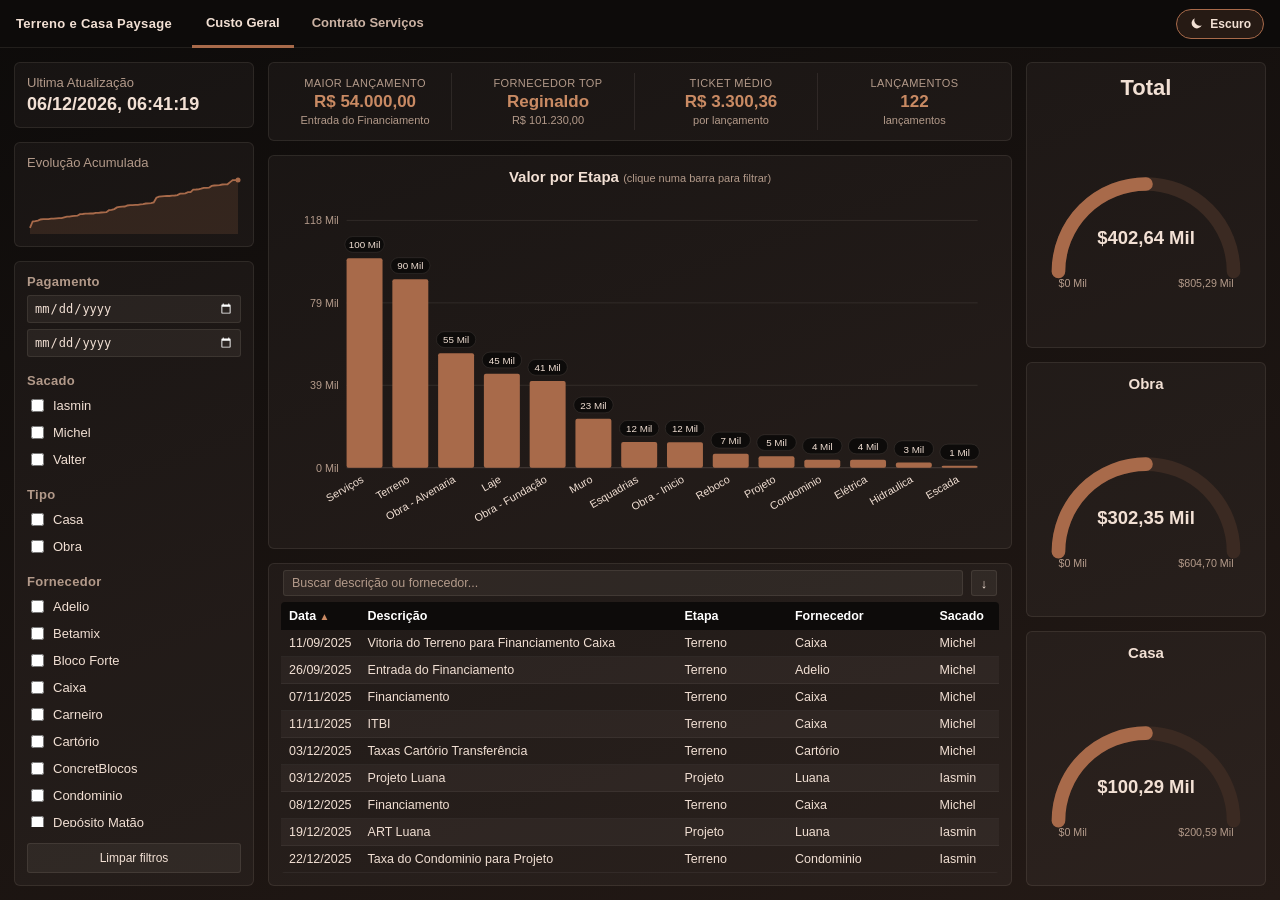
==== index.html @ f7b090cd "Add files via upload" ====
<!DOCTYPE html>
<html lang="pt-BR">
<head>
<meta charset="UTF-8">
<meta name="viewport" content="width=device-width, initial-scale=1.0">
<title>Custos - Terreno e Casa Paysage</title>
<link rel="stylesheet" href="style.css">
</head>
<body>
<nav class="top-nav">
  <div class="top-nav-brand">Terreno e Casa Paysage</div>
  <div class="top-nav-tabs">
    <a href="index.html" class="tab">Custo Geral</a>
    <a href="servicos.html" class="tab">Contrato Serviços</a>
  </div>
  <button id="themeToggle" class="theme-toggle" title="Alternar tema claro/escuro">&#9789;</button>
</nav>
<div class="dashboard">

  <!-- LEFT COLUMN -->
  <aside class="col col-left">
    <div class="panel refresh-panel">
      <div class="label">Ultima Atualização</div>
      <div id="lastUpdate" class="refresh-value"></div>
    </div>

    <div class="panel trend-panel">
      <div class="label">Evolução Acumulada</div>
      <div id="trendChart" class="trend-chart"></div>
    </div>

    <div class="panel filters-panel">
      <div class="filter-group">
        <div class="filter-title">Pagamento</div>
        <div class="date-range">
          <input type="date" id="dateFrom">
          <input type="date" id="dateTo">
        </div>
      </div>

      <div class="filter-group">
        <div class="filter-title">Sacado</div>
        <div id="filterSacado" class="checkbox-list"></div>
      </div>

      <div class="filter-group">
        <div class="filter-title">Tipo</div>
        <div id="filterTipo" class="checkbox-list"></div>
      </div>

      <div class="filter-group filter-group-grow">
        <div class="filter-title">Fornecedor</div>
        <div id="filterFornecedor" class="checkbox-list checkbox-list-scroll"></div>
      </div>

      <button id="clearFilters" class="clear-btn">Limpar filtros</button>
    </div>
  </aside>

  <!-- CENTER COLUMN -->
  <main class="col col-center">
    <div class="panel kpi-panel">
      <div class="kpi-card">
        <div class="kpi-label">Maior Lançamento</div>
        <div id="kpiMaior" class="kpi-value">-</div>
        <div id="kpiMaiorSub" class="kpi-sub"></div>
      </div>
      <div class="kpi-card">
        <div class="kpi-label">Fornecedor Top</div>
        <div id="kpiFornecedor" class="kpi-value">-</div>
        <div id="kpiFornecedorSub" class="kpi-sub"></div>
      </div>
      <div class="kpi-card">
        <div class="kpi-label">Ticket Médio</div>
        <div id="kpiTicket" class="kpi-value">-</div>
        <div id="kpiTicketSub" class="kpi-sub"></div>
      </div>
      <div class="kpi-card">
        <div class="kpi-label">Lançamentos</div>
        <div id="kpiCount" class="kpi-value">-</div>
        <div id="kpiCountSub" class="kpi-sub"></div>
      </div>
    </div>

    <div class="panel chart-panel">
      <div class="panel-title">Valor por Etapa <span class="hint">(clique numa barra para filtrar)</span></div>
      <div id="chartArea" class="chart-area"></div>
    </div>

    <div class="panel table-panel">
      <div class="table-toolbar">
        <input type="text" id="searchBox" class="search-box" placeholder="Buscar descrição ou fornecedor...">
        <button id="exportCsv" class="icon-btn" title="Exportar CSV">&#8595;</button>
      </div>
      <div class="table-scroll">
        <table id="dataTable">
          <thead>
            <tr>
              <th data-key="data">Data <span class="sort-arrow"></span></th>
              <th data-key="descricao">Descrição <span class="sort-arrow"></span></th>
              <th data-key="etapa">Etapa <span class="sort-arrow"></span></th>
              <th data-key="fornecedor">Fornecedor <span class="sort-arrow"></span></th>
              <th data-key="sacado">Sacado <span class="sort-arrow"></span></th>
              <th data-key="valor" class="col-valor">Valor <span class="sort-arrow"></span></th>
            </tr>
          </thead>
          <tbody id="tableBody"></tbody>
        </table>
      </div>
    </div>
  </main>

  <!-- RIGHT COLUMN -->
  <aside class="col col-right gauges-row">
    <div class="panel gauge-panel gauge-total">
      <div class="panel-title big-title">Total</div>
      <div id="gaugeTotal" class="gauge"></div>
    </div>
    <div class="panel gauge-panel">
      <div class="panel-title">Obra</div>
      <div id="gaugeObra" class="gauge"></div>
    </div>
    <div class="panel gauge-panel">
      <div class="panel-title">Casa</div>
      <div id="gaugeCasa" class="gauge"></div>
    </div>
  </aside>

</div>
<script src="common.js"></script>
<script src="data.js"></script>
<script src="app.js"></script>
</body>
</html>
---- style.css ----
:root {
  --bg-top: #0d0b0a;
  --bg-bottom: #241a16;
  --panel-bg: rgba(242,224,212,0.04);
  --panel-border: rgba(242,224,212,0.09);
  --text-main: #f2e0d4;
  --text-dim: #b39a8a;
  --accent: #a86a4a;
  --accent-light: #c98a63;
  --track: #3b2a22;
  --row-alt: rgba(242,224,212,0.04);
  --row-hover: rgba(168,106,74,0.18);
  --input-bg: rgba(242,224,212,0.06);
  --thead-bg: #0d0b0a;
  --grid-line: rgba(242,224,212,0.09);
  --gauge-value-text: #f2e0d4;
}

html[data-theme="light"] {
  --bg-top: #f2e0d4;
  --bg-bottom: #e3c7b3;
  --panel-bg: rgba(255,255,255,0.5);
  --panel-border: rgba(59,42,34,0.16);
  --text-main: #241a16;
  --text-dim: #6b5347;
  --accent: #a86a4a;
  --accent-light: #7a4a34;
  --track: #d8c0ae;
  --row-alt: rgba(59,42,34,0.05);
  --row-hover: rgba(168,106,74,0.16);
  --input-bg: rgba(59,42,34,0.07);
  --thead-bg: #241a16;
  --grid-line: rgba(59,42,34,0.13);
  --gauge-value-text: #241a16;
}

* { box-sizing: border-box; }

html, body {
  margin: 0;
  padding: 0;
  height: 100%;
  font-family: "Segoe UI", Arial, Helvetica, sans-serif;
  background: linear-gradient(160deg, var(--bg-top), var(--bg-bottom));
  color: var(--text-main);
}

body {
  display: flex;
  flex-direction: column;
}

/* TOP NAVIGATION */
.top-nav {
  flex: 0 0 auto;
  display: flex;
  align-items: center;
  gap: 20px;
  padding: 0 16px;
  height: 48px;
  background: var(--thead-bg);
  border-bottom: 1px solid var(--panel-border);
}
.top-nav-brand {
  font-size: 13px;
  font-weight: 600;
  color: #f2e0d4;
  letter-spacing: 0.3px;
  white-space: nowrap;
}
.top-nav-tabs {
  display: flex;
  gap: 4px;
  flex: 1 1 auto;
  min-width: 0;
  overflow-x: auto;
}
.top-nav .tab {
  display: inline-flex;
  align-items: center;
  padding: 0 14px;
  height: 48px;
  color: #cbb2a3;
  text-decoration: none;
  font-size: 13px;
  font-weight: 600;
  border-bottom: 3px solid transparent;
  white-space: nowrap;
  transition: color 0.15s, border-color 0.15s;
}
.top-nav .tab:hover { color: #f2e0d4; }
.top-nav .tab.active {
  color: #f2e0d4;
  border-bottom-color: var(--accent);
}
.dashboard {
  display: grid;
  grid-template-columns: 240px 1fr 240px;
  gap: 14px;
  flex: 1 1 auto;
  min-height: 0;
  padding: 14px;
}

.col {
  display: flex;
  flex-direction: column;
  gap: 14px;
  min-height: 0;
}

.panel {
  background: var(--panel-bg);
  border: 1px solid var(--panel-border);
  border-radius: 6px;
  padding: 12px;
}

/* LEFT COLUMN */
.refresh-panel {
  flex: 0 0 auto;
  position: relative;
}
.theme-toggle {
  display: flex;
  align-items: center;
  justify-content: center;
  gap: 6px;
  background: rgba(168,106,74,0.16);
  border: 1px solid var(--accent);
  color: #f2e0d4;
  border-radius: 16px;
  height: 30px;
  padding: 0 12px;
  cursor: pointer;
  flex-shrink: 0;
  font-size: 12px;
  font-weight: 600;
}
.theme-toggle svg { flex-shrink: 0; }
.theme-toggle:hover { background: rgba(168,106,74,0.32); }
.label {
  font-size: 13px;
  color: var(--text-dim);
  margin-bottom: 4px;
}
.refresh-value {
  font-size: 18px;
  font-weight: 600;
}

.trend-panel {
  flex: 0 0 auto;
}
.trend-chart {
  height: 60px;
  margin-top: 4px;
}
.trend-chart svg { width: 100%; height: 100%; display: block; }

.filters-panel {
  flex: 1 1 auto;
  display: flex;
  flex-direction: column;
  gap: 16px;
  min-height: 0;
  overflow: hidden;
}

.filter-group {
  flex: 0 0 auto;
}
.filter-group-grow {
  flex: 1 1 auto;
  display: flex;
  flex-direction: column;
  min-height: 60px;
}

.filter-title {
  font-size: 13px;
  font-weight: 600;
  color: var(--text-dim);
  margin-bottom: 6px;
  letter-spacing: 0.3px;
}

.date-range {
  display: flex;
  flex-direction: column;
  gap: 6px;
}
.date-range input[type="date"] {
  width: 100%;
  background: var(--input-bg);
  border: 1px solid var(--panel-border);
  color: var(--text-main);
  border-radius: 3px;
  padding: 5px 6px;
  font-size: 12px;
}
html:not([data-theme="light"]) .date-range input[type="date"] { color-scheme: dark; }

.checkbox-list {
  display: flex;
  flex-direction: column;
  gap: 4px;
}
.checkbox-list-scroll {
  overflow-y: auto;
  flex: 1 1 auto;
  padding-right: 4px;
}
.checkbox-list label {
  display: flex;
  align-items: center;
  gap: 6px;
  font-size: 13px;
  cursor: pointer;
  padding: 2px 0;
  user-select: none;
}
.checkbox-list input[type="checkbox"] {
  accent-color: var(--accent);
  width: 13px;
  height: 13px;
  cursor: pointer;
}

.clear-btn {
  flex: 0 0 auto;
  background: var(--input-bg);
  border: 1px solid var(--panel-border);
  color: var(--text-main);
  border-radius: 3px;
  padding: 7px;
  font-size: 12px;
  cursor: pointer;
}
.clear-btn:hover {
  background: rgba(168,106,74,0.2);
}

.bar-etapa { cursor: pointer; transition: opacity 0.15s; }
.bar-etapa:hover { opacity: 0.85; }
.bar-etapa.dimmed { opacity: 0.35; }

/* CENTER COLUMN */
.col-center {
  min-width: 0;
}

.kpi-panel {
  flex: 0 0 auto;
  display: grid;
  grid-template-columns: repeat(4, minmax(0, 1fr));
  gap: 10px;
  padding: 10px;
}
.kpi-card {
  min-width: 0;
  text-align: center;
  padding: 4px 6px;
  border-right: 1px solid var(--panel-border);
}
.kpi-card:last-child { border-right: none; }
.kpi-label {
  font-size: 11px;
  color: var(--text-dim);
  text-transform: uppercase;
  letter-spacing: 0.4px;
  margin-bottom: 3px;
}
.kpi-value {
  font-size: 17px;
  font-weight: 700;
  color: var(--accent-light);
  white-space: nowrap;
  overflow: hidden;
  text-overflow: ellipsis;
}
.kpi-sub {
  font-size: 11px;
  color: var(--text-dim);
  margin-top: 2px;
}

.chart-panel {
  flex: 1 1 55%;
  display: flex;
  flex-direction: column;
  min-height: 0;
}
.panel-title {
  text-align: center;
  font-size: 15px;
  font-weight: 600;
  margin-bottom: 6px;
}
.panel-title .hint {
  font-size: 11px;
  font-weight: 400;
  color: var(--text-dim);
}
.chart-area {
  flex: 1 1 auto;
  min-height: 0;
  overflow-x: auto;
  overflow-y: hidden;
}
.chart-area svg {
  height: 100%;
  display: block;
}

.table-panel {
  flex: 1 1 45%;
  display: flex;
  flex-direction: column;
  min-height: 0;
  padding-top: 6px;
}
.table-toolbar {
  display: flex;
  justify-content: space-between;
  align-items: center;
  gap: 8px;
  padding: 0 2px 6px;
}
.search-box {
  flex: 1 1 auto;
  background: var(--input-bg);
  border: 1px solid var(--panel-border);
  color: var(--text-main);
  border-radius: 3px;
  padding: 5px 8px;
  font-size: 12.5px;
}
.search-box::placeholder { color: var(--text-dim); }
.icon-btn {
  flex: 0 0 auto;
  background: var(--input-bg);
  border: 1px solid var(--panel-border);
  color: var(--text-main);
  border-radius: 3px;
  width: 26px;
  height: 26px;
  cursor: pointer;
  font-size: 13px;
}
.icon-btn:hover {
  background: rgba(168,106,74,0.25);
}

.table-scroll {
  flex: 1 1 auto;
  overflow: auto;
  min-height: 0;
  border-radius: 4px;
}

table {
  width: 100%;
  border-collapse: collapse;
  font-size: 12.5px;
}
thead th {
  position: sticky;
  top: 0;
  background: var(--thead-bg);
  color: #fff;
  text-align: left;
  padding: 7px 8px;
  font-weight: 600;
  cursor: pointer;
  white-space: nowrap;
  z-index: 1;
}
.sort-arrow { font-size: 10px; color: var(--accent-light); }
tbody td {
  padding: 6px 8px;
  border-bottom: 1px solid rgba(255,255,255,0.05);
  white-space: nowrap;
}
tbody tr:nth-child(even) { background: var(--row-alt); }
tbody tr:hover { background: var(--row-hover); }
.col-valor { text-align: right; }
td.col-valor { text-align: right; font-variant-numeric: tabular-nums; }

/* RIGHT COLUMN */
.gauge-panel {
  flex: 1 1 auto;
  display: flex;
  flex-direction: column;
  align-items: center;
  justify-content: center;
  min-height: 0;
}
.gauge-total {
  flex: 1.4 1 auto;
}
.big-title {
  font-size: 22px;
}
.gauge {
  width: 100%;
  flex: 1 1 auto;
  display: flex;
  align-items: center;
  justify-content: center;
  min-height: 0;
}
.gauge svg {
  width: 100%;
  height: 100%;
  max-height: 100%;
}

/* PROGRESS RING (count-based, e.g. Etapas Entregues) */
.progress-ring-panel {
  flex: 0 0 auto;
  display: flex;
  align-items: center;
  gap: 12px;
}
.progress-ring { flex: 0 0 auto; width: 64px; height: 64px; }
.progress-ring svg { width: 100%; height: 100%; display: block; }
.progress-ring-text {
  flex: 1 1 auto;
}
.progress-ring-value { font-size: 20px; font-weight: 700; color: var(--accent-light); }
.progress-ring-label { font-size: 12px; color: var(--text-dim); margin-top: 2px; }

/* TOGGLE BUTTON GROUP (filters) */
.toggle-group {
  display: flex;
  border: 1px solid var(--panel-border);
  border-radius: 4px;
  overflow: hidden;
}
.toggle-btn {
  flex: 1 1 auto;
  background: var(--input-bg);
  border: none;
  border-right: 1px solid var(--panel-border);
  color: var(--text-dim);
  padding: 6px 4px;
  font-size: 11.5px;
  cursor: pointer;
}
.toggle-btn:last-child { border-right: none; }
.toggle-btn.active {
  background: var(--accent);
  color: #fff;
  font-weight: 600;
}
.toggle-btn:hover:not(.active) { background: rgba(168,106,74,0.15); }

/* ROADMAP (contract stages timeline) */
.roadmap-panel {
  flex: 1 1 55%;
  display: flex;
  flex-direction: column;
  min-height: 0;
}
.roadmap-scroll {
  flex: 1 1 auto;
  overflow-y: auto;
  padding-right: 4px;
}
.roadmap-item {
  display: flex;
  gap: 10px;
  position: relative;
  padding-bottom: 14px;
}
.roadmap-item:last-child { padding-bottom: 0; }
.roadmap-line {
  position: relative;
  width: 14px;
  flex: 0 0 auto;
  display: flex;
  justify-content: center;
}
.roadmap-line::before {
  content: '';
  position: absolute;
  top: 16px;
  bottom: -14px;
  width: 2px;
  background: var(--panel-border);
}
.roadmap-item:last-child .roadmap-line::before { display: none; }
.roadmap-dot {
  width: 14px;
  height: 14px;
  border-radius: 50%;
  border: 2px solid var(--text-dim);
  background: var(--bg-top);
  z-index: 1;
  flex: 0 0 auto;
  margin-top: 2px;
}
.roadmap-item.done .roadmap-dot {
  border-color: var(--accent);
  background: var(--accent);
  box-shadow: 0 0 0 3px rgba(168,106,74,0.2);
}
.roadmap-body {
  flex: 1 1 auto;
  display: flex;
  justify-content: space-between;
  align-items: flex-start;
  gap: 10px;
  min-width: 0;
}
.roadmap-etapa {
  font-size: 13.5px;
  font-weight: 600;
  color: var(--text-main);
}
.roadmap-item.done .roadmap-etapa { color: var(--accent-light); }
.roadmap-desc {
  font-size: 11.5px;
  color: var(--text-dim);
  margin-top: 2px;
}
.roadmap-right {
  flex: 0 0 auto;
  text-align: right;
}
.roadmap-valor {
  font-size: 13px;
  font-weight: 600;
  font-variant-numeric: tabular-nums;
  white-space: nowrap;
}
.roadmap-status {
  display: inline-block;
  margin-top: 3px;
  font-size: 10px;
  font-weight: 700;
  letter-spacing: 0.3px;
  text-transform: uppercase;
  padding: 1px 7px;
  border-radius: 8px;
}
.roadmap-status.done { background: rgba(168,106,74,0.22); color: var(--accent-light); }
.roadmap-status.pending { background: var(--input-bg); color: var(--text-dim); }

/* STAT ROWS (Entregue vs Pendente breakdown) */
.stat-rows { display: flex; flex-direction: column; gap: 12px; width: 100%; }
.stat-row-label {
  display: flex;
  justify-content: space-between;
  font-size: 12px;
  color: var(--text-dim);
  margin-bottom: 4px;
}
.stat-row-label b { color: var(--text-main); font-weight: 600; }
.stat-row-bar {
  height: 8px;
  border-radius: 4px;
  background: var(--track);
  overflow: hidden;
}
.stat-row-bar-fill { height: 100%; background: var(--accent); border-radius: 4px; }
.stat-row-bar-fill.muted { background: var(--text-dim); opacity: 0.5; }

/* INFO CARD (contractor summary) */
.info-card {
  display: flex;
  flex-direction: column;
  gap: 8px;
  width: 100%;
}
.info-card-name {
  font-size: 17px;
  font-weight: 700;
  color: var(--accent-light);
}
.info-card-role {
  font-size: 11.5px;
  color: var(--text-dim);
  text-transform: uppercase;
  letter-spacing: 0.4px;
}
.info-card-row {
  display: flex;
  flex-wrap: wrap;
  justify-content: space-between;
  gap: 2px 8px;
  font-size: 12.5px;
  padding-top: 8px;
  border-top: 1px solid var(--panel-border);
}
.info-card-row span:first-child { color: var(--text-dim); }
.info-card-row span:last-child { font-weight: 600; }

/* scrollbars */
::-webkit-scrollbar { width: 8px; height: 8px; }
::-webkit-scrollbar-track { background: transparent; }
::-webkit-scrollbar-thumb { background: rgba(168,106,74,0.35); border-radius: 4px; }
::-webkit-scrollbar-thumb:hover { background: rgba(168,106,74,0.55); }

/* Below 1000px the layout stacks into a single column and the 3-column
   100vh height context that lets panels "flex-grow to fill" disappears —
   every previously flex-grown scroll area needs an explicit height here,
   otherwise it collapses to 0 (chart/table/filters vanish). */
@media (max-width: 1000px) {
  .dashboard {
    grid-template-columns: 1fr;
    grid-template-rows: auto;
    /* Without this, "auto" rows stretch to fill the flex-grown height equally
       (e.g. 3 rows of viewport-height/3 each) and any panel taller than its
       share overflows on top of the next row instead of pushing it down. */
    align-content: start;
    flex: none;
    height: auto;
    min-height: 0;
    padding: 10px;
    gap: 10px;
  }
  .col { gap: 10px; }

  .filters-panel { flex: none; overflow: visible; gap: 12px; }
  .filter-group-grow { flex: none; min-height: 0; }
  .checkbox-list-scroll { max-height: 180px; overflow-y: auto; }

  .kpi-panel { grid-template-columns: repeat(2, minmax(0, 1fr)); }
  .kpi-card:nth-child(2n) { border-right: none; }
  .kpi-card:nth-child(n+3) { border-top: 1px solid var(--panel-border); padding-top: 10px; }

  .chart-panel { flex: none; }
  .chart-area { height: 280px; }

  .roadmap-panel { flex: none; }
  .roadmap-scroll { max-height: 420px; overflow-y: auto; }

  .table-panel { flex: none; }
  .table-scroll { height: 360px; }

  .col-right { flex-direction: row; flex-wrap: wrap; }
  .gauge-panel { flex: none; min-width: 220px; }
  .gauge { height: 170px; }
  .progress-ring-panel { flex: 1 1 100%; }

  /* Index page: 3 same-sized gauges (Total/Obra/Casa) sit side by side
     instead of wrapping 2+1. The heterogeneous servicos.html right column
     (gauge + stat rows + info card) keeps the stacked/wrap behavior above,
     since squeezing that text into a third of the width breaks it. */
  .gauges-row {
    display: grid;
    grid-template-columns: repeat(3, minmax(0, 1fr));
    gap: 8px;
  }
  .gauges-row .gauge-panel {
    min-width: 0;
    padding: 8px 6px;
  }
  .gauges-row .panel-title { font-size: 12px; }
  .gauges-row .big-title { font-size: 13px; }
  .gauges-row .gauge { height: 120px; }

  /* servicos.html: the other two cards (status bars, contractor info) aren't
     gauges but share .gauge-panel, so they need their own text to shrink
     and wrap instead of overflowing a third-width column. */
  .gauges-row .stat-rows { gap: 10px; }
  .gauges-row .stat-row-label { flex-wrap: wrap; font-size: 10.5px; gap: 2px 4px; }
  .gauges-row .info-card { gap: 6px; }
  .gauges-row .info-card-name { font-size: 13px; }
  .gauges-row .info-card-role { font-size: 9px; }
  .gauges-row .info-card-row {
    flex-direction: column;
    gap: 1px;
    font-size: 10.5px;
    padding-top: 6px;
  }

  .top-nav-brand { display: none; }
}

@media (max-width: 480px) {
  .kpi-panel { grid-template-columns: minmax(0, 1fr); }
  .kpi-card:nth-child(2n) { border-right: none; }
  .kpi-card { border-right: none; border-top: 1px solid var(--panel-border); padding-top: 10px; }
  .kpi-card:first-child { border-top: none; padding-top: 4px; }
  .gauge-panel { min-width: 100%; }
  .gauges-row .gauge-panel { min-width: 0; padding: 6px 4px; }
  .gauges-row .gauge { height: 100px; }
  .gauges-row .panel-title { font-size: 10.5px; }
  .gauges-row .stat-row-label { font-size: 9.5px; }
  .gauges-row .info-card-name { font-size: 12px; }
  .gauges-row .info-card-role { font-size: 8px; }
  .gauges-row .info-card-row { font-size: 9.5px; }
  .top-nav { gap: 8px; padding: 0 10px; }
  .top-nav .tab { padding: 0 10px; font-size: 12px; }
}
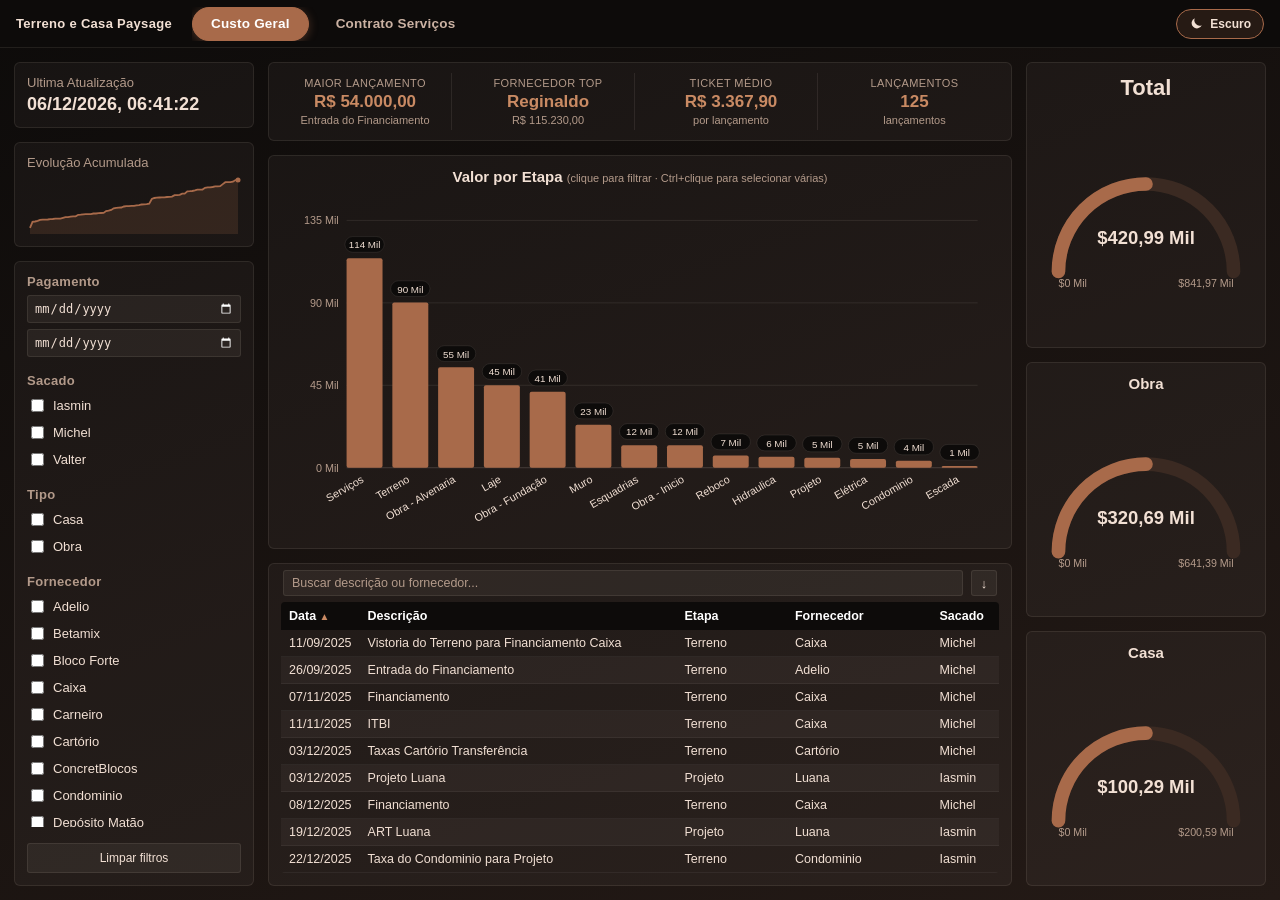
==== commit 8fcdd7a2: "Atualiza site" ====
--- a/index.html
+++ b/index.html
@@ -83,7 +83,7 @@
     </div>
 
     <div class="panel chart-panel">
-      <div class="panel-title">Valor por Etapa <span class="hint">(clique numa barra para filtrar)</span></div>
+      <div class="panel-title">Valor por Etapa <span class="hint">(clique para filtrar · Ctrl+clique para selecionar várias)</span></div>
       <div id="chartArea" class="chart-area"></div>
     </div>
 
--- a/style.css
+++ b/style.css
@@ -70,7 +70,8 @@
 }
 .top-nav-tabs {
   display: flex;
-  gap: 4px;
+  align-items: center;
+  gap: 8px;
   flex: 1 1 auto;
   min-width: 0;
   overflow-x: auto;
@@ -78,21 +79,29 @@
 .top-nav .tab {
   display: inline-flex;
   align-items: center;
-  padding: 0 14px;
-  height: 48px;
+  padding: 0 18px;
+  height: 34px;
+  border-radius: 17px;
+  border: 1px solid transparent;
   color: #cbb2a3;
   text-decoration: none;
-  font-size: 13px;
-  font-weight: 600;
-  border-bottom: 3px solid transparent;
+  font-size: 13.5px;
+  font-weight: 700;
+  letter-spacing: 0.2px;
   white-space: nowrap;
-  transition: color 0.15s, border-color 0.15s;
-}
-.top-nav .tab:hover { color: #f2e0d4; }
+  transition: color 0.15s, background-color 0.15s, border-color 0.15s;
+}
+.top-nav .tab:hover {
+  color: #f2e0d4;
+  background: rgba(242,224,212,0.1);
+}
 .top-nav .tab.active {
-  color: #f2e0d4;
-  border-bottom-color: var(--accent);
-}
+  color: #fff;
+  background: var(--accent);
+  border-color: var(--accent);
+  box-shadow: 0 2px 10px rgba(168,106,74,0.4);
+}
+.top-nav .tab.active:hover { background: var(--accent); }
 .dashboard {
   display: grid;
   grid-template-columns: 240px 1fr 240px;
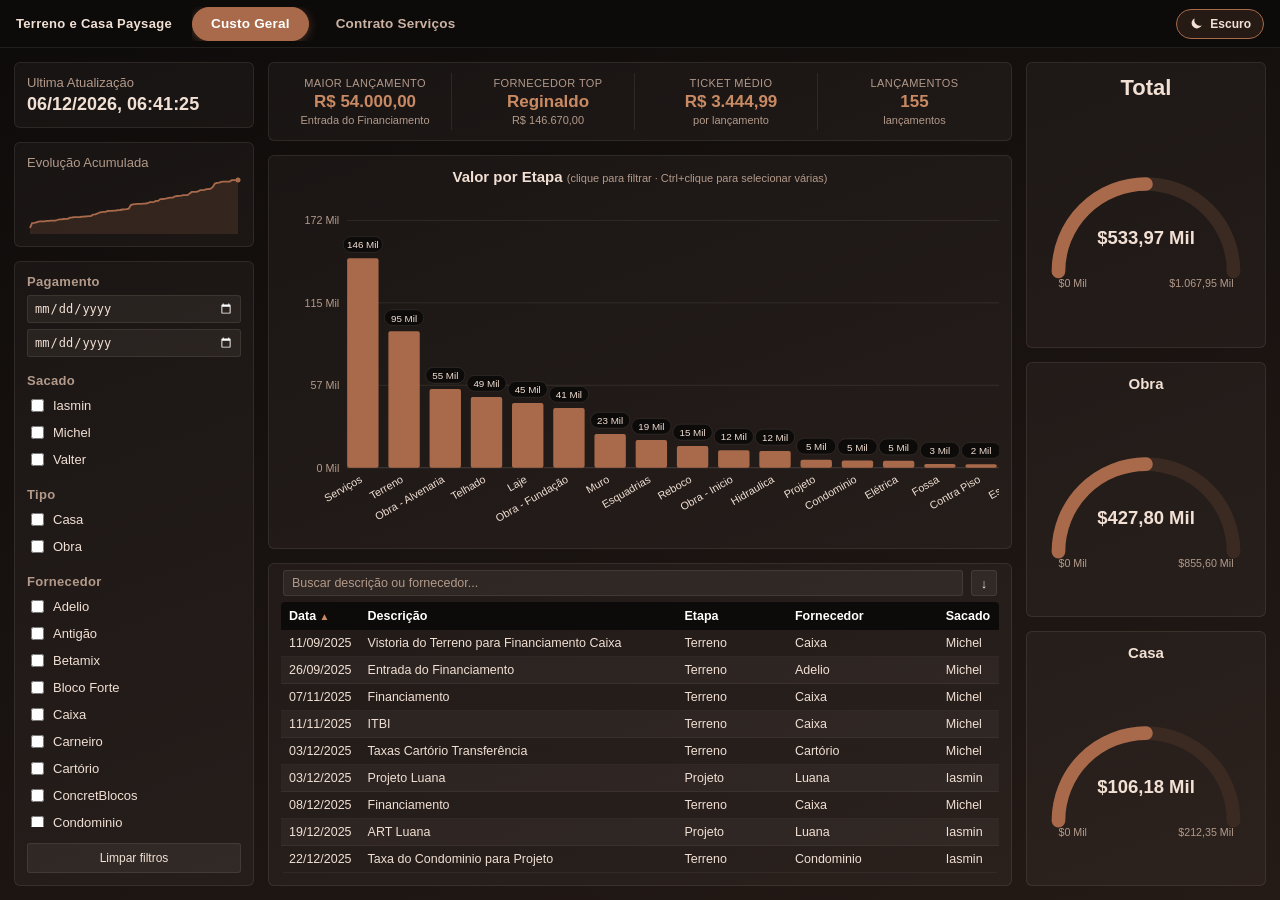
==== commit 4c370a0a: "Atualiza site" ====
--- a/index.html
+++ b/index.html
@@ -7,6 +7,7 @@
 <link rel="stylesheet" href="style.css">
 </head>
 <body>
+<div id="stage">
 <nav class="top-nav">
   <div class="top-nav-brand">Terreno e Casa Paysage</div>
   <div class="top-nav-tabs">
@@ -127,6 +128,7 @@
   </aside>
 
 </div>
+</div><!-- /stage -->
 <script src="common.js"></script>
 <script src="data.js"></script>
 <script src="app.js"></script>
--- a/style.css
+++ b/style.css
@@ -50,6 +50,21 @@
   flex-direction: column;
 }
 
+/* FIT-TO-WINDOW STAGE (desktop): common.js lays the page out at a fixed design
+   height and scales it with transform to fit the window, so short screens get a
+   proportionally smaller (but identical) layout instead of squeezed panels.
+   Below 1000px it is transparent and the stacked mobile layout takes over. */
+#stage { display: contents; }
+html.scaled, html.scaled body { overflow: hidden; }
+html.scaled #stage {
+  display: flex;
+  flex-direction: column;
+  position: absolute;
+  top: 0;
+  left: 0;
+  transform-origin: 0 0;
+}
+
 /* TOP NAVIGATION */
 .top-nav {
   flex: 0 0 auto;
@@ -425,7 +440,7 @@
   max-height: 100%;
 }
 
-/* PROGRESS RING (count-based, e.g. Etapas Entregues) */
+/* PROGRESS RING (% concluído, ponderado pelo valor de cada etapa) */
 .progress-ring-panel {
   flex: 0 0 auto;
   display: flex;
@@ -439,6 +454,7 @@
 }
 .progress-ring-value { font-size: 20px; font-weight: 700; color: var(--accent-light); }
 .progress-ring-label { font-size: 12px; color: var(--text-dim); margin-top: 2px; }
+.progress-ring-sub { font-size: 10.5px; color: var(--text-dim); opacity: 0.8; margin-top: 3px; }
 
 /* TOGGLE BUTTON GROUP (filters) */
 .toggle-group {
@@ -464,6 +480,21 @@
   font-weight: 600;
 }
 .toggle-btn:hover:not(.active) { background: rgba(168,106,74,0.15); }
+
+/* ENTREGUE VS PAGO (mini bar chart) */
+.entregue-pago-panel {
+  flex: 0 0 220px;
+  display: flex;
+  flex-direction: column;
+  min-height: 0;
+}
+.entregue-pago-panel .chart-area { flex: 1 1 auto; }
+.entregue-pago-delta {
+  text-align: center;
+  font-size: 12px;
+  color: var(--text-dim);
+  padding-top: 4px;
+}
 
 /* ROADMAP (contract stages timeline) */
 .roadmap-panel {
@@ -515,14 +546,25 @@
   background: var(--accent);
   box-shadow: 0 0 0 3px rgba(168,106,74,0.2);
 }
+.roadmap-item.in-progress .roadmap-dot {
+  border-color: var(--accent);
+  background: var(--bg-top);
+}
+.roadmap-body-wrap {
+  flex: 1 1 auto;
+  display: flex;
+  flex-direction: column;
+  gap: 6px;
+  min-width: 0;
+}
 .roadmap-body {
-  flex: 1 1 auto;
   display: flex;
   justify-content: space-between;
   align-items: flex-start;
   gap: 10px;
   min-width: 0;
 }
+.roadmap-progress-bar { height: 5px; }
 .roadmap-etapa {
   font-size: 13.5px;
   font-weight: 600;
@@ -555,9 +597,10 @@
   border-radius: 8px;
 }
 .roadmap-status.done { background: rgba(168,106,74,0.22); color: var(--accent-light); }
-.roadmap-status.pending { background: var(--input-bg); color: var(--text-dim); }
-
-/* STAT ROWS (Entregue vs Pendente breakdown) */
+.roadmap-status.in-progress { background: rgba(168,106,74,0.12); color: var(--accent); }
+.roadmap-status.not-started { background: var(--input-bg); color: var(--text-dim); }
+
+/* STAT ROWS (Executado vs Pendente breakdown) */
 .stat-rows { display: flex; flex-direction: column; gap: 12px; width: 100%; }
 .stat-row-label {
   display: flex;
@@ -643,6 +686,9 @@
   .chart-panel { flex: none; }
   .chart-area { height: 280px; }
 
+  .entregue-pago-panel { flex: none; }
+  .entregue-pago-panel .chart-area { height: 200px; }
+
   .roadmap-panel { flex: none; }
   .roadmap-scroll { max-height: 420px; overflow-y: auto; }
 
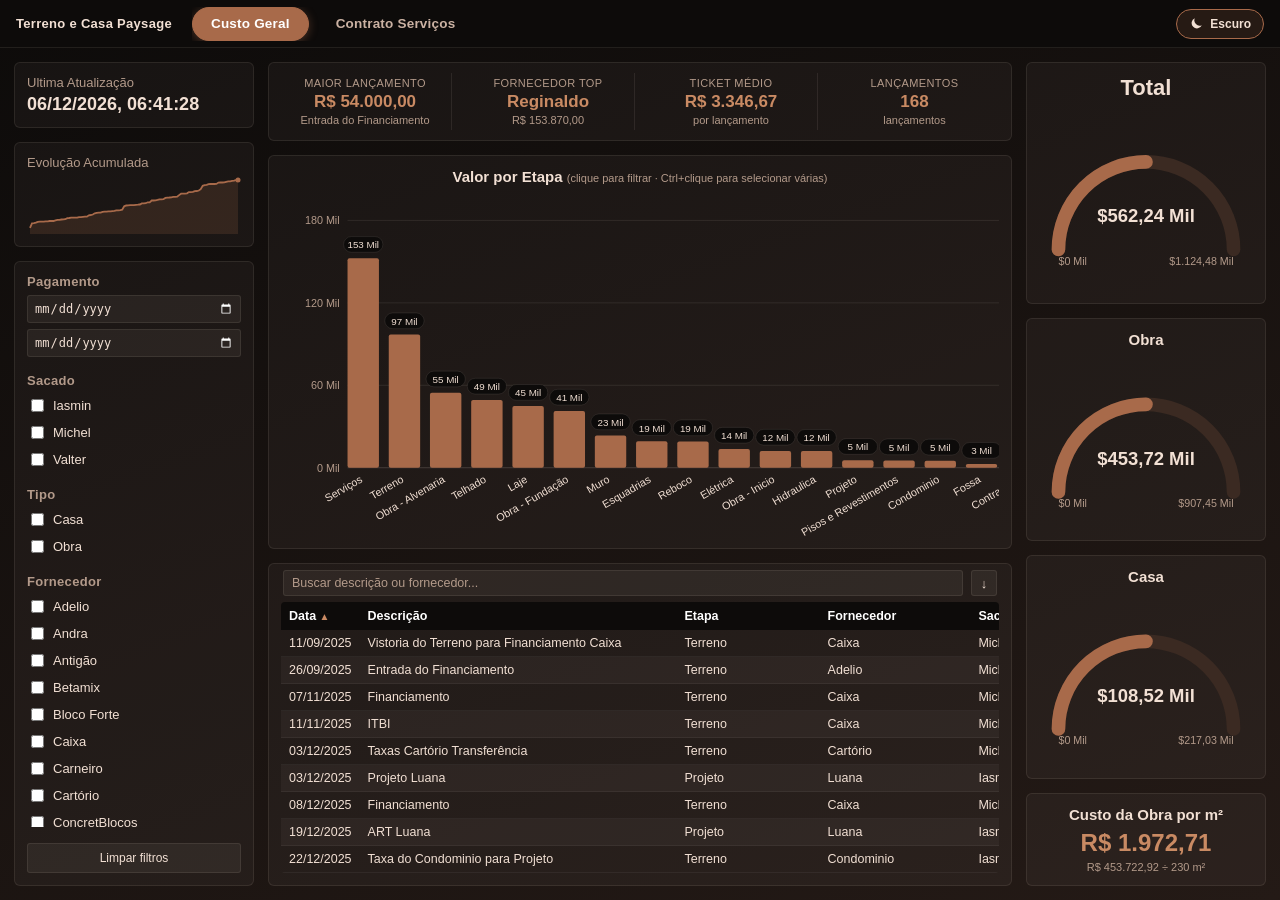
==== commit 8923241f: "Atualiza site" ====
--- a/index.html
+++ b/index.html
@@ -125,6 +125,11 @@
       <div class="panel-title">Casa</div>
       <div id="gaugeCasa" class="gauge"></div>
     </div>
+    <div class="panel metric-panel">
+      <div class="panel-title">Custo da Obra por m²</div>
+      <div id="metricM2" class="metric-value">-</div>
+      <div id="metricM2Sub" class="metric-sub"></div>
+    </div>
   </aside>
 
 </div>
--- a/style.css
+++ b/style.css
@@ -425,6 +425,23 @@
 }
 .big-title {
   font-size: 22px;
+}
+.metric-panel {
+  flex: 0 0 auto;
+  text-align: center;
+  padding: 12px 8px;
+}
+.metric-panel .panel-title { margin-bottom: 6px; }
+.metric-value {
+  font-size: 24px;
+  font-weight: 700;
+  color: var(--accent-light);
+  white-space: nowrap;
+}
+.metric-sub {
+  font-size: 11px;
+  color: var(--text-dim);
+  margin-top: 4px;
 }
 .gauge {
   width: 100%;
@@ -716,6 +733,7 @@
   .gauges-row .panel-title { font-size: 12px; }
   .gauges-row .big-title { font-size: 13px; }
   .gauges-row .gauge { height: 120px; }
+  .gauges-row .metric-panel { grid-column: 1 / -1; }
 
   /* servicos.html: the other two cards (status bars, contractor info) aren't
      gauges but share .gauge-panel, so they need their own text to shrink
